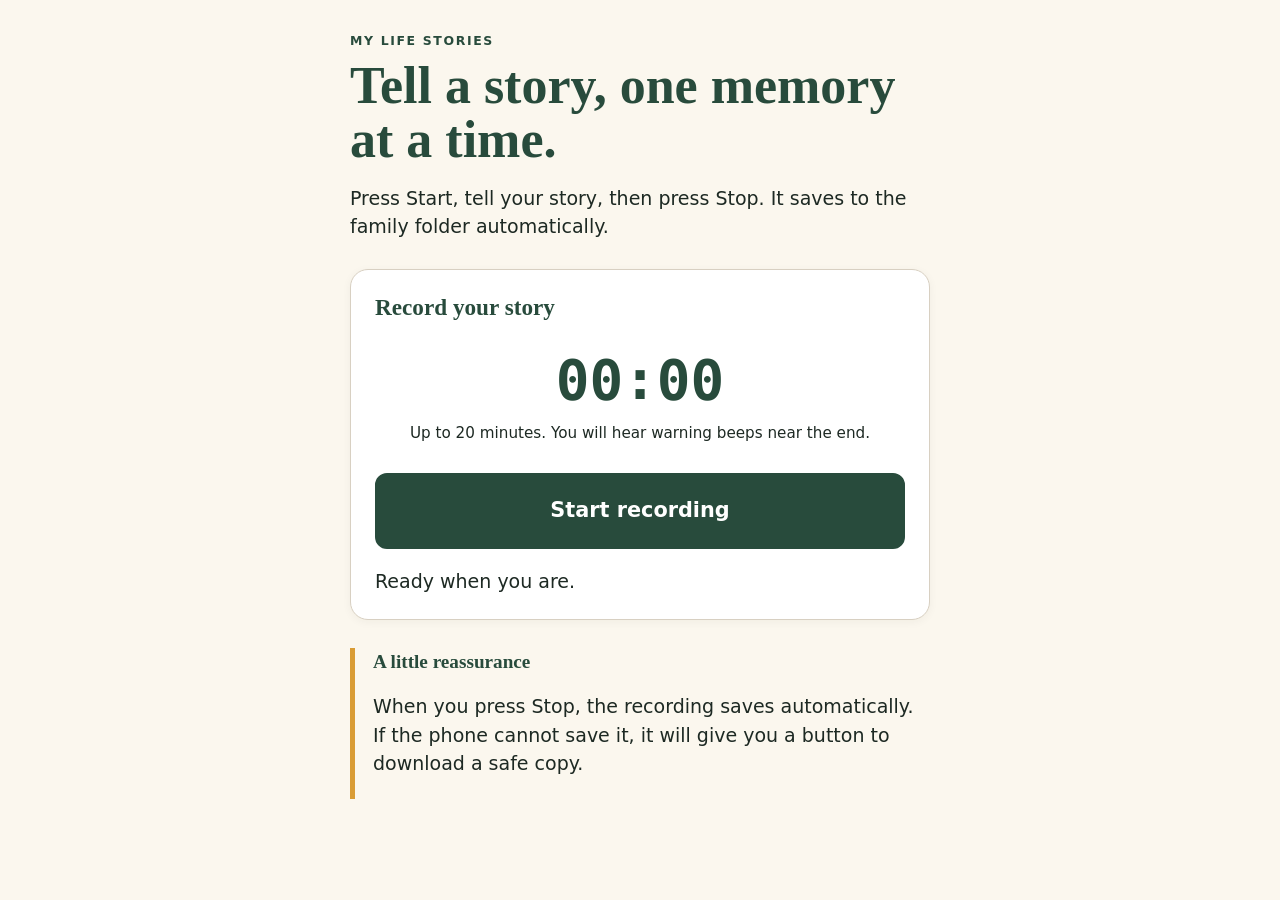
==== index.html @ f63757ca "Add files via upload" ====
<!doctype html>
<html lang="en"><head><meta charset="utf-8"><meta name="viewport" content="width=device-width, initial-scale=1"><meta name="theme-color" content="#284b3c"><title>My Life Stories</title><link rel="stylesheet" href="styles.css"></head>
<body><main><header><p class="eyebrow">MY LIFE STORIES</p><h1>Tell a story, one memory at a time.</h1><p class="intro">Press Start, tell your story, then press Stop. It saves to the family folder automatically.</p></header>
<section class="card" aria-labelledby="record-heading"><h2 id="record-heading">Record your story</h2><p id="timer" class="timer" aria-live="off">00:00</p><p class="limit">Up to 20 minutes. You will hear warning beeps near the end.</p><button id="recordButton" class="primary big-button" type="button">Start recording</button><button id="stopButton" class="big-button hidden" type="button" disabled>Stop and save</button><p id="recordingStatus" class="status" aria-live="polite">Ready when you are.</p></section>
<section id="backupCard" class="card hidden" aria-labelledby="backup-heading"><h2 id="backup-heading">The recording needs help saving</h2><p id="saveStatus" class="status" aria-live="polite"></p><button id="retryButton" class="primary" type="button">Try saving again</button><button id="downloadButton" type="button">Download a safe copy</button></section>
<section class="help"><h2>A little reassurance</h2><p>When you press Stop, the recording saves automatically. If the phone cannot save it, it will give you a button to download a safe copy.</p></section></main><script src="https://accounts.google.com/gsi/client" async defer></script><script src="app.js"></script></body></html>
---- styles.css ----
:root { --forest:#284b3c; --cream:#fbf7ee; --ink:#1d2923; --gold:#d99c35; --line:#d8d0c2; }
* { box-sizing:border-box; }
body { margin:0; min-height:100vh; background:var(--cream); color:var(--ink); font:19px/1.5 system-ui,-apple-system,BlinkMacSystemFont,"Segoe UI",sans-serif; }
main { width:min(100%,620px); margin:auto; padding:32px 20px 48px; }
header { margin-bottom:28px; }
.eyebrow { color:var(--forest); font-weight:800; font-size:.78rem; letter-spacing:.13em; margin:0 0 8px; }
h1 { color:var(--forest); font:700 clamp(2rem,8vw,3.25rem)/1.05 Georgia,serif; margin:0 0 16px; }
h2 { color:var(--forest); font:700 1.45rem/1.2 Georgia,serif; margin:0 0 18px; }
.intro { margin:0; }
.card { background:#fff; border:1px solid var(--line); border-radius:18px; padding:24px; margin:20px 0; box-shadow:0 2px 10px #2b29130c; }
label { display:block; font-weight:700; margin-bottom:7px; }
input { width:100%; border:2px solid #aaa396; border-radius:10px; padding:12px; font:inherit; }
input:focus, button:focus-visible { outline:3px solid var(--gold); outline-offset:2px; }
.timer { font:700 3.5rem/1 ui-monospace,SFMono-Regular,Consolas,monospace; text-align:center; margin:30px 0; color:var(--forest); }
button { appearance:none; border:2px solid var(--forest); background:#fff; color:var(--forest); border-radius:12px; padding:14px 16px; min-height:54px; font:700 1rem/1.2 system-ui,sans-serif; cursor:pointer; }
button.primary { color:#fff; background:var(--forest); }
.big-button { width:100%; min-height:76px; font-size:1.3rem; margin-top:8px; }
.limit { text-align:center; font-size:.95rem; margin:-16px 0 20px; }
button:disabled { opacity:.5; cursor:not-allowed; }
.status { min-height:1.5em; margin:18px 0 0; }
audio { width:100%; margin-bottom:18px; }
.hidden { display:none; }
.help { border-left:5px solid var(--gold); padding:2px 0 2px 18px; margin-top:28px; }
.help h2 { font-size:1.2rem; }
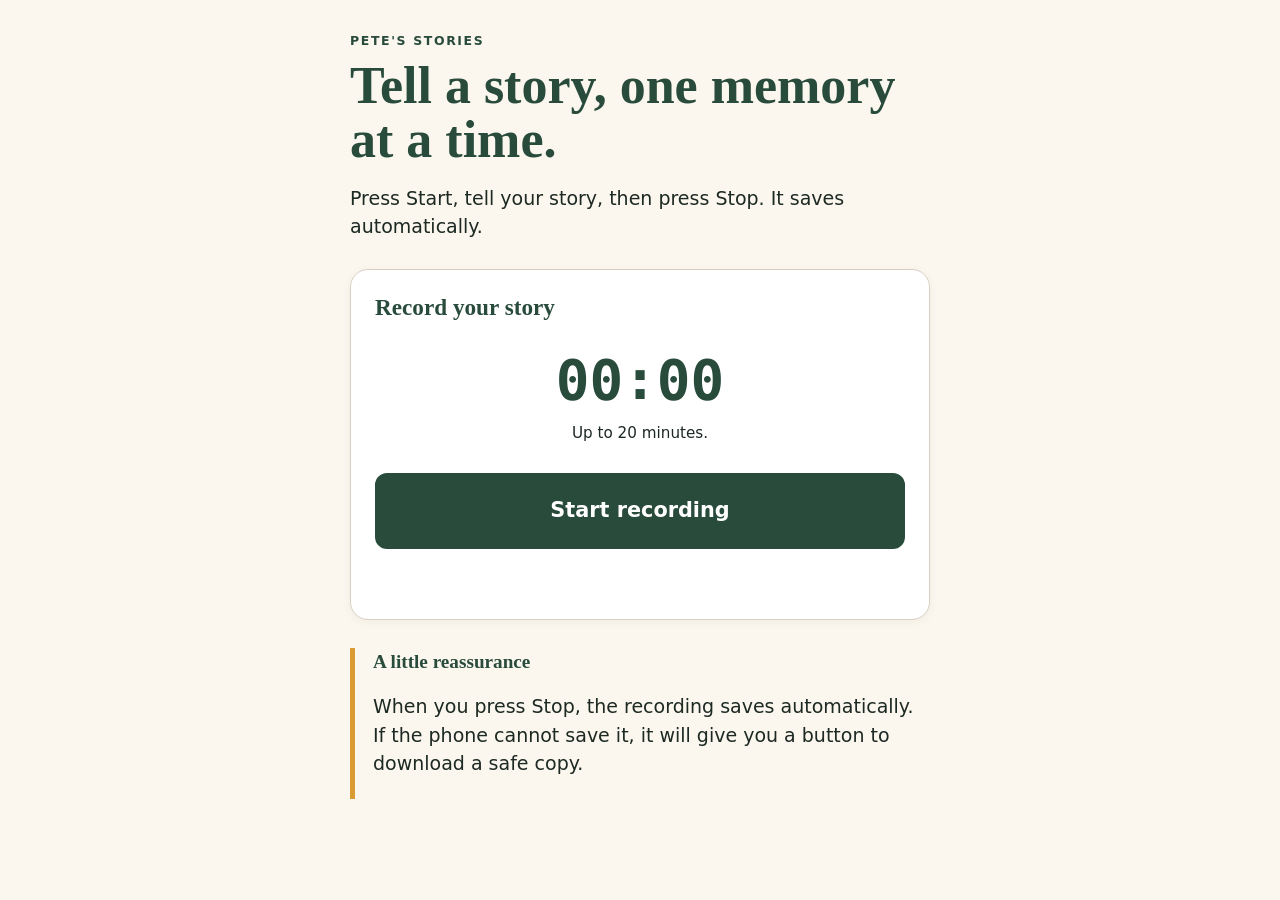
==== commit 9942cb9b: "Update index.html" ====
--- a/index.html
+++ b/index.html
@@ -1,6 +1,6 @@
 <!doctype html>
 <html lang="en"><head><meta charset="utf-8"><meta name="viewport" content="width=device-width, initial-scale=1"><meta name="theme-color" content="#284b3c"><title>My Life Stories</title><link rel="stylesheet" href="styles.css"></head>
-<body><main><header><p class="eyebrow">MY LIFE STORIES</p><h1>Tell a story, one memory at a time.</h1><p class="intro">Press Start, tell your story, then press Stop. It saves to the family folder automatically.</p></header>
-<section class="card" aria-labelledby="record-heading"><h2 id="record-heading">Record your story</h2><p id="timer" class="timer" aria-live="off">00:00</p><p class="limit">Up to 20 minutes. You will hear warning beeps near the end.</p><button id="recordButton" class="primary big-button" type="button">Start recording</button><button id="stopButton" class="big-button hidden" type="button" disabled>Stop and save</button><p id="recordingStatus" class="status" aria-live="polite">Ready when you are.</p></section>
+<body><main><header><p class="eyebrow">PETE'S STORIES</p><h1>Tell a story, one memory at a time.</h1><p class="intro">Press Start, tell your story, then press Stop. It saves automatically.</p></header>
+<section class="card" aria-labelledby="record-heading"><h2 id="record-heading">Record your story</h2><p id="timer" class="timer" aria-live="off">00:00</p><p class="limit">Up to 20 minutes.</p><button id="recordButton" class="primary big-button" type="button">Start recording</button><button id="stopButton" class="big-button hidden" type="button" disabled>Stop and save</button><p id="recordingStatus" class="status" aria-live="polite"></p></section>
 <section id="backupCard" class="card hidden" aria-labelledby="backup-heading"><h2 id="backup-heading">The recording needs help saving</h2><p id="saveStatus" class="status" aria-live="polite"></p><button id="retryButton" class="primary" type="button">Try saving again</button><button id="downloadButton" type="button">Download a safe copy</button></section>
 <section class="help"><h2>A little reassurance</h2><p>When you press Stop, the recording saves automatically. If the phone cannot save it, it will give you a button to download a safe copy.</p></section></main><script src="https://accounts.google.com/gsi/client" async defer></script><script src="app.js"></script></body></html>
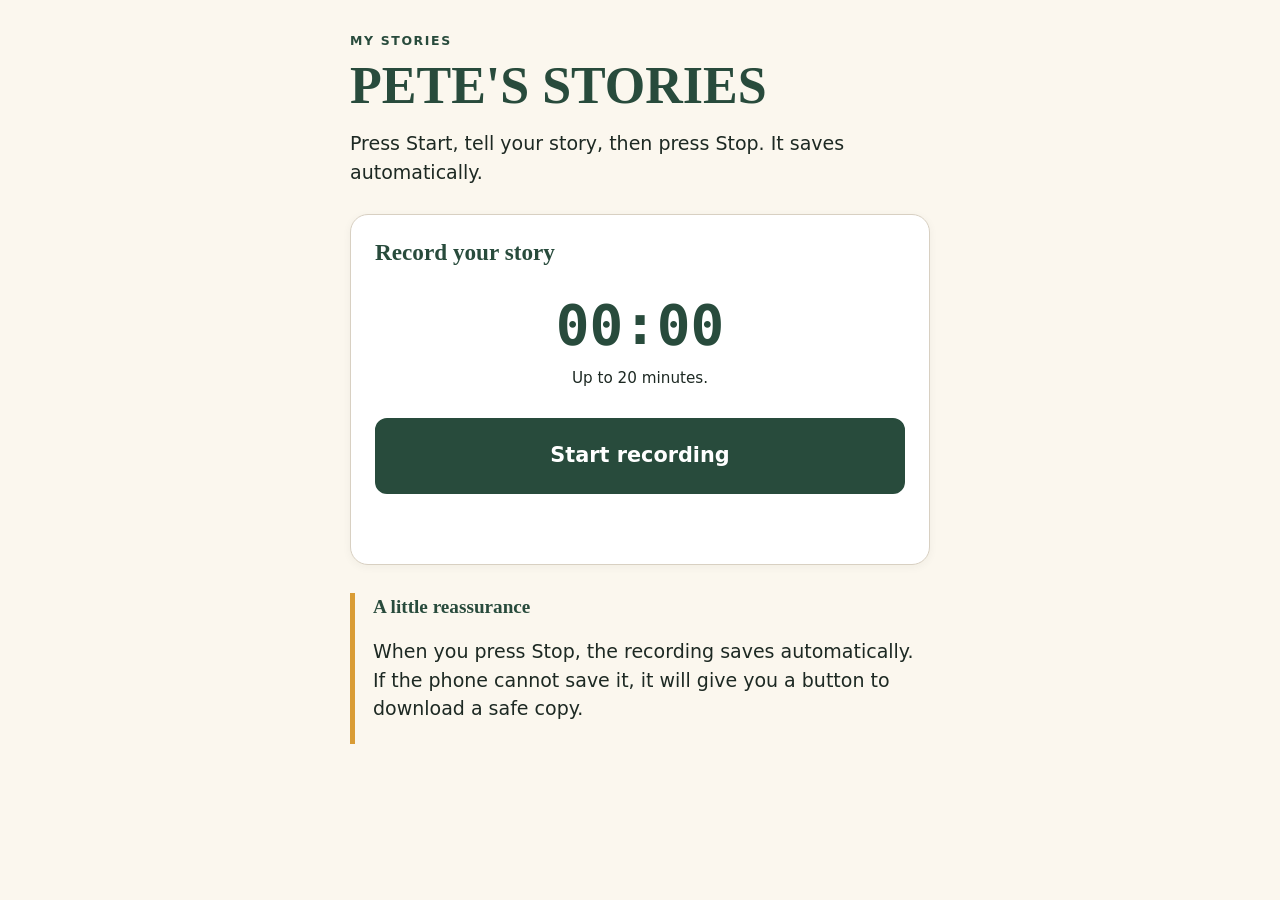
==== commit 7d24178d: "Update index.html" ====
--- a/index.html
+++ b/index.html
@@ -1,6 +1,6 @@
 <!doctype html>
 <html lang="en"><head><meta charset="utf-8"><meta name="viewport" content="width=device-width, initial-scale=1"><meta name="theme-color" content="#284b3c"><title>My Life Stories</title><link rel="stylesheet" href="styles.css"></head>
-<body><main><header><p class="eyebrow">PETE'S STORIES</p><h1>Tell a story, one memory at a time.</h1><p class="intro">Press Start, tell your story, then press Stop. It saves automatically.</p></header>
+<body><main><header><p class="eyebrow">MY STORIES</p><h1>PETE'S STORIES</h1><p class="intro">Press Start, tell your story, then press Stop. It saves automatically.</p></header>
 <section class="card" aria-labelledby="record-heading"><h2 id="record-heading">Record your story</h2><p id="timer" class="timer" aria-live="off">00:00</p><p class="limit">Up to 20 minutes.</p><button id="recordButton" class="primary big-button" type="button">Start recording</button><button id="stopButton" class="big-button hidden" type="button" disabled>Stop and save</button><p id="recordingStatus" class="status" aria-live="polite"></p></section>
 <section id="backupCard" class="card hidden" aria-labelledby="backup-heading"><h2 id="backup-heading">The recording needs help saving</h2><p id="saveStatus" class="status" aria-live="polite"></p><button id="retryButton" class="primary" type="button">Try saving again</button><button id="downloadButton" type="button">Download a safe copy</button></section>
 <section class="help"><h2>A little reassurance</h2><p>When you press Stop, the recording saves automatically. If the phone cannot save it, it will give you a button to download a safe copy.</p></section></main><script src="https://accounts.google.com/gsi/client" async defer></script><script src="app.js"></script></body></html>
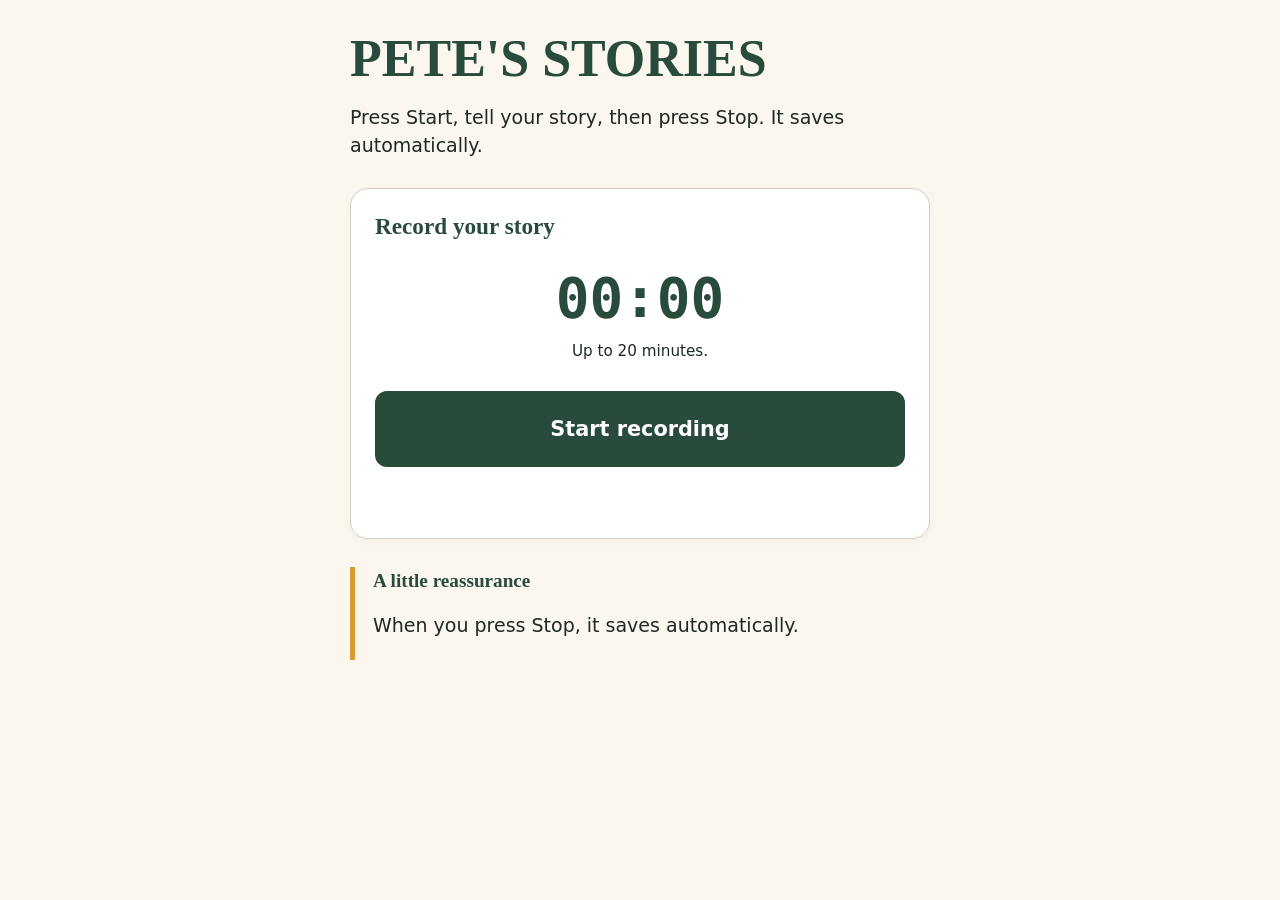
==== commit b8310bf0: "Update index.html" ====
--- a/index.html
+++ b/index.html
@@ -1,6 +1,6 @@
 <!doctype html>
 <html lang="en"><head><meta charset="utf-8"><meta name="viewport" content="width=device-width, initial-scale=1"><meta name="theme-color" content="#284b3c"><title>My Life Stories</title><link rel="stylesheet" href="styles.css"></head>
-<body><main><header><p class="eyebrow">MY STORIES</p><h1>PETE'S STORIES</h1><p class="intro">Press Start, tell your story, then press Stop. It saves automatically.</p></header>
+<body><main><header><h1>PETE'S STORIES</h1><p class="intro">Press Start, tell your story, then press Stop. It saves automatically.</p></header>
 <section class="card" aria-labelledby="record-heading"><h2 id="record-heading">Record your story</h2><p id="timer" class="timer" aria-live="off">00:00</p><p class="limit">Up to 20 minutes.</p><button id="recordButton" class="primary big-button" type="button">Start recording</button><button id="stopButton" class="big-button hidden" type="button" disabled>Stop and save</button><p id="recordingStatus" class="status" aria-live="polite"></p></section>
 <section id="backupCard" class="card hidden" aria-labelledby="backup-heading"><h2 id="backup-heading">The recording needs help saving</h2><p id="saveStatus" class="status" aria-live="polite"></p><button id="retryButton" class="primary" type="button">Try saving again</button><button id="downloadButton" type="button">Download a safe copy</button></section>
-<section class="help"><h2>A little reassurance</h2><p>When you press Stop, the recording saves automatically. If the phone cannot save it, it will give you a button to download a safe copy.</p></section></main><script src="https://accounts.google.com/gsi/client" async defer></script><script src="app.js"></script></body></html>
+<section class="help"><h2>A little reassurance</h2><p>When you press Stop, it saves automatically.</p></section></main><script src="https://accounts.google.com/gsi/client" async defer></script><script src="app.js"></script></body></html>
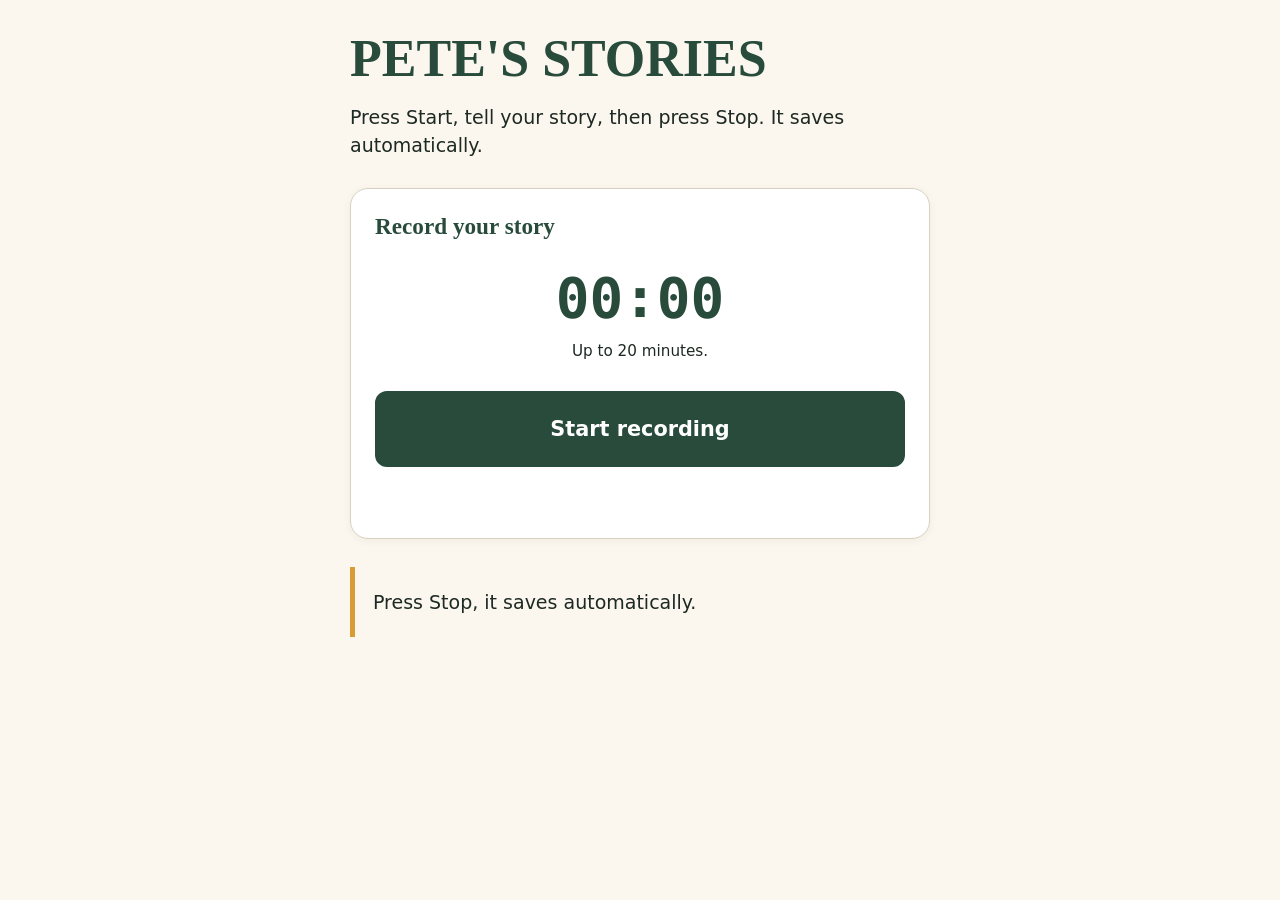
==== commit 96696cb3: "Update index.html" ====
--- a/index.html
+++ b/index.html
@@ -3,4 +3,4 @@
 <body><main><header><h1>PETE'S STORIES</h1><p class="intro">Press Start, tell your story, then press Stop. It saves automatically.</p></header>
 <section class="card" aria-labelledby="record-heading"><h2 id="record-heading">Record your story</h2><p id="timer" class="timer" aria-live="off">00:00</p><p class="limit">Up to 20 minutes.</p><button id="recordButton" class="primary big-button" type="button">Start recording</button><button id="stopButton" class="big-button hidden" type="button" disabled>Stop and save</button><p id="recordingStatus" class="status" aria-live="polite"></p></section>
 <section id="backupCard" class="card hidden" aria-labelledby="backup-heading"><h2 id="backup-heading">The recording needs help saving</h2><p id="saveStatus" class="status" aria-live="polite"></p><button id="retryButton" class="primary" type="button">Try saving again</button><button id="downloadButton" type="button">Download a safe copy</button></section>
-<section class="help"><h2>A little reassurance</h2><p>When you press Stop, it saves automatically.</p></section></main><script src="https://accounts.google.com/gsi/client" async defer></script><script src="app.js"></script></body></html>
+<section class="help"><p>Press Stop, it saves automatically.</p></section></main><script src="https://accounts.google.com/gsi/client" async defer></script><script src="app.js"></script></body></html>
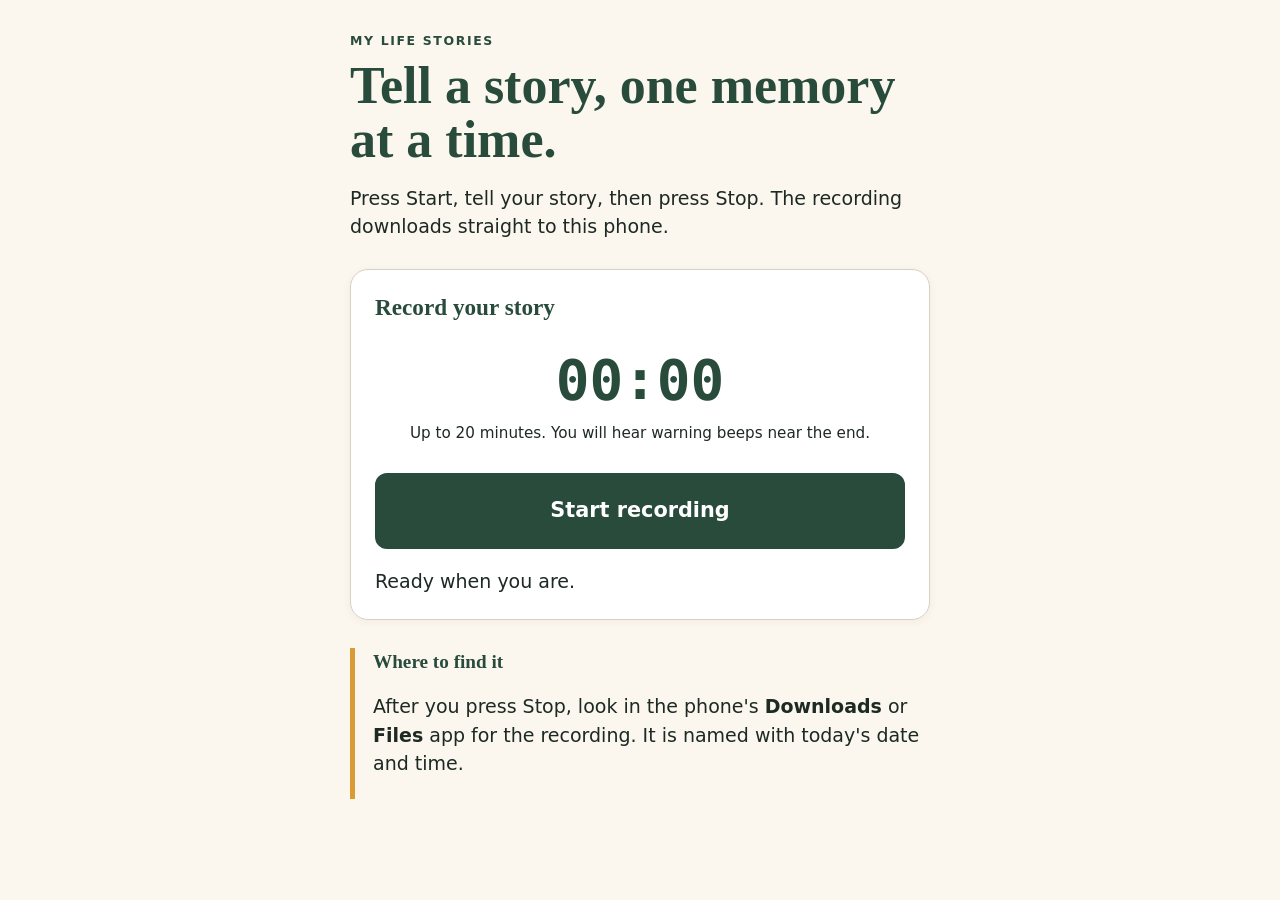
==== commit d1fa822e: "Add files via upload" ====
--- a/index.html
+++ b/index.html
@@ -1,6 +1,5 @@
 <!doctype html>
 <html lang="en"><head><meta charset="utf-8"><meta name="viewport" content="width=device-width, initial-scale=1"><meta name="theme-color" content="#284b3c"><title>My Life Stories</title><link rel="stylesheet" href="styles.css"></head>
-<body><main><header><h1>PETE'S STORIES</h1><p class="intro">Press Start, tell your story, then press Stop. It saves automatically.</p></header>
-<section class="card" aria-labelledby="record-heading"><h2 id="record-heading">Record your story</h2><p id="timer" class="timer" aria-live="off">00:00</p><p class="limit">Up to 20 minutes.</p><button id="recordButton" class="primary big-button" type="button">Start recording</button><button id="stopButton" class="big-button hidden" type="button" disabled>Stop and save</button><p id="recordingStatus" class="status" aria-live="polite"></p></section>
-<section id="backupCard" class="card hidden" aria-labelledby="backup-heading"><h2 id="backup-heading">The recording needs help saving</h2><p id="saveStatus" class="status" aria-live="polite"></p><button id="retryButton" class="primary" type="button">Try saving again</button><button id="downloadButton" type="button">Download a safe copy</button></section>
-<section class="help"><p>Press Stop, it saves automatically.</p></section></main><script src="https://accounts.google.com/gsi/client" async defer></script><script src="app.js"></script></body></html>
+<body><main><header><p class="eyebrow">MY LIFE STORIES</p><h1>Tell a story, one memory at a time.</h1><p class="intro">Press Start, tell your story, then press Stop. The recording downloads straight to this phone.</p></header>
+<section class="card" aria-labelledby="record-heading"><h2 id="record-heading">Record your story</h2><p id="timer" class="timer" aria-live="off">00:00</p><p class="limit">Up to 20 minutes. You will hear warning beeps near the end.</p><button id="recordButton" class="primary big-button" type="button">Start recording</button><button id="stopButton" class="big-button hidden" type="button" disabled>Stop and save to phone</button><p id="recordingStatus" class="status" aria-live="polite">Ready when you are.</p></section>
+<section class="help"><h2>Where to find it</h2><p>After you press Stop, look in the phone's <strong>Downloads</strong> or <strong>Files</strong> app for the recording. It is named with today's date and time.</p></section></main><script src="app.js"></script></body></html>
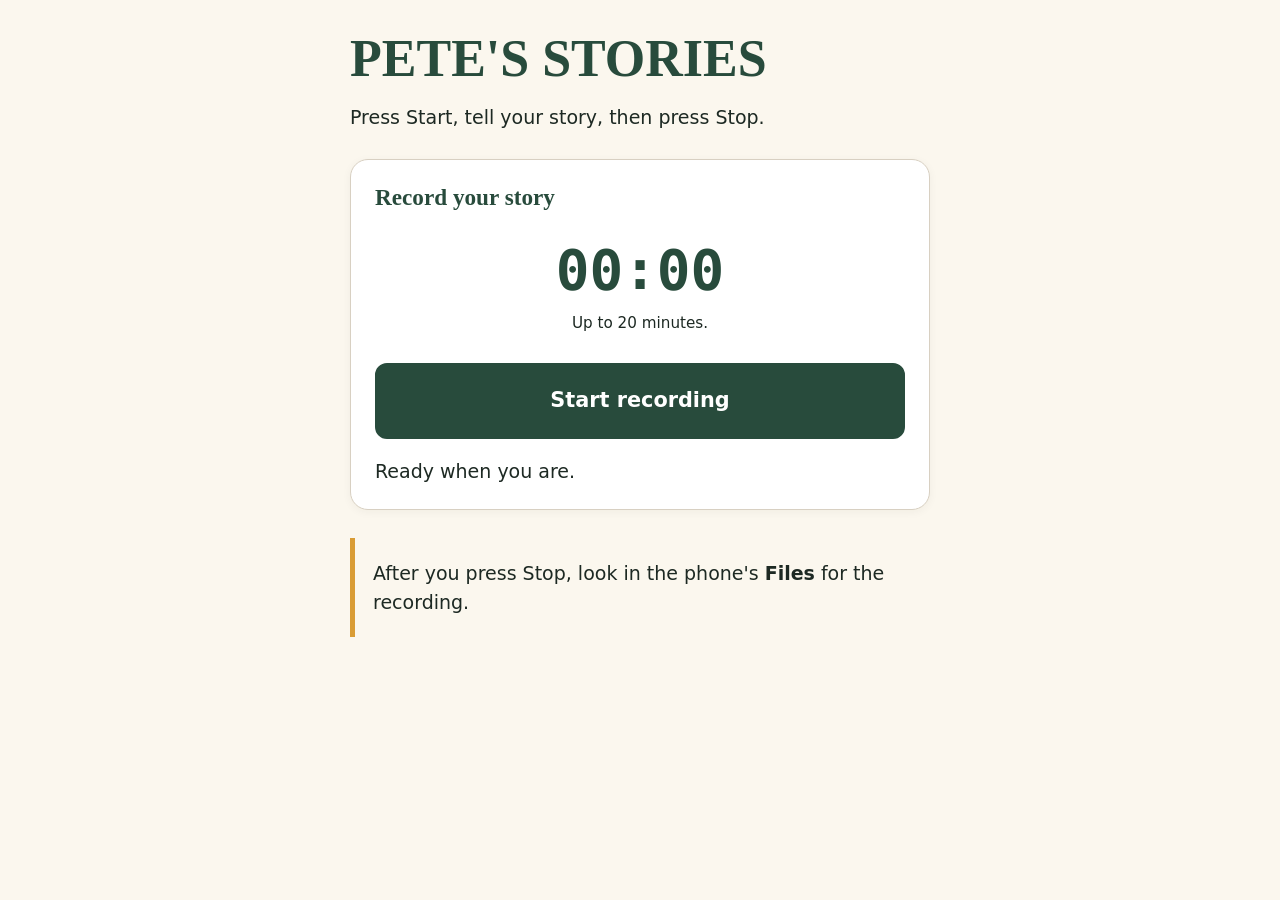
==== commit 262b7fac: "Update index.html" ====
--- a/index.html
+++ b/index.html
@@ -1,5 +1,5 @@
 <!doctype html>
 <html lang="en"><head><meta charset="utf-8"><meta name="viewport" content="width=device-width, initial-scale=1"><meta name="theme-color" content="#284b3c"><title>My Life Stories</title><link rel="stylesheet" href="styles.css"></head>
-<body><main><header><p class="eyebrow">MY LIFE STORIES</p><h1>Tell a story, one memory at a time.</h1><p class="intro">Press Start, tell your story, then press Stop. The recording downloads straight to this phone.</p></header>
-<section class="card" aria-labelledby="record-heading"><h2 id="record-heading">Record your story</h2><p id="timer" class="timer" aria-live="off">00:00</p><p class="limit">Up to 20 minutes. You will hear warning beeps near the end.</p><button id="recordButton" class="primary big-button" type="button">Start recording</button><button id="stopButton" class="big-button hidden" type="button" disabled>Stop and save to phone</button><p id="recordingStatus" class="status" aria-live="polite">Ready when you are.</p></section>
-<section class="help"><h2>Where to find it</h2><p>After you press Stop, look in the phone's <strong>Downloads</strong> or <strong>Files</strong> app for the recording. It is named with today's date and time.</p></section></main><script src="app.js"></script></body></html>
+<body><main><header><h1>PETE'S STORIES</h1><p class="intro">Press Start, tell your story, then press Stop.</p></header>
+<section class="card" aria-labelledby="record-heading"><h2 id="record-heading">Record your story</h2><p id="timer" class="timer" aria-live="off">00:00</p><p class="limit">Up to 20 minutes.</p><button id="recordButton" class="primary big-button" type="button">Start recording</button><button id="stopButton" class="big-button hidden" type="button" disabled>Stop and save to phone</button><p id="recordingStatus" class="status" aria-live="polite">Ready when you are.</p></section>
+<section class="help"><p>After you press Stop, look in the phone's <strong>Files</strong> for the recording.</section></main><script src="app.js"></script></body></html>
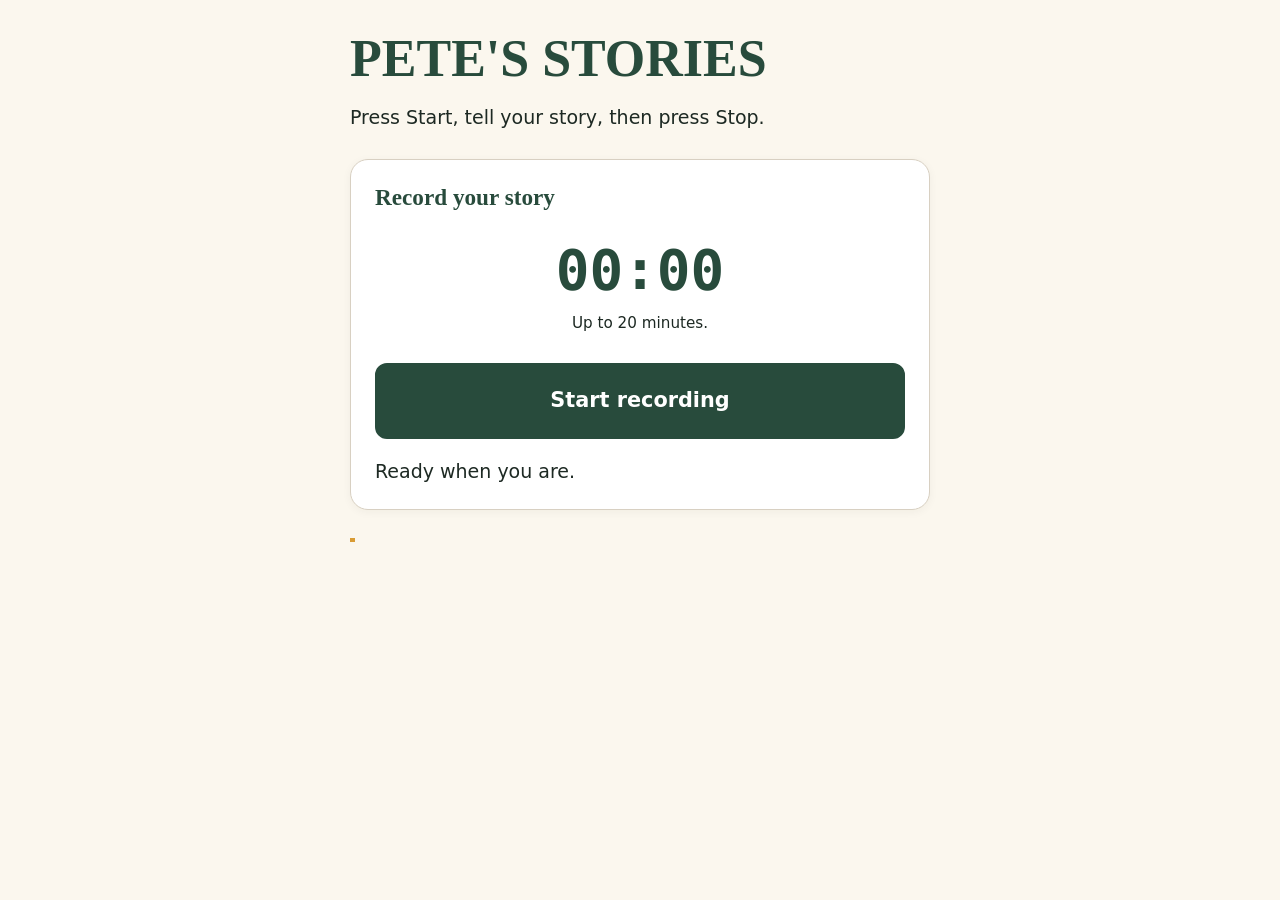
==== commit 2b2febd7: "Update index.html" ====
--- a/index.html
+++ b/index.html
@@ -2,4 +2,4 @@
 <html lang="en"><head><meta charset="utf-8"><meta name="viewport" content="width=device-width, initial-scale=1"><meta name="theme-color" content="#284b3c"><title>My Life Stories</title><link rel="stylesheet" href="styles.css"></head>
 <body><main><header><h1>PETE'S STORIES</h1><p class="intro">Press Start, tell your story, then press Stop.</p></header>
 <section class="card" aria-labelledby="record-heading"><h2 id="record-heading">Record your story</h2><p id="timer" class="timer" aria-live="off">00:00</p><p class="limit">Up to 20 minutes.</p><button id="recordButton" class="primary big-button" type="button">Start recording</button><button id="stopButton" class="big-button hidden" type="button" disabled>Stop and save to phone</button><p id="recordingStatus" class="status" aria-live="polite">Ready when you are.</p></section>
-<section class="help"><p>After you press Stop, look in the phone's <strong>Files</strong> for the recording.</section></main><script src="app.js"></script></body></html>
+<section class="help"></section></main><script src="app.js"></script></body></html>
